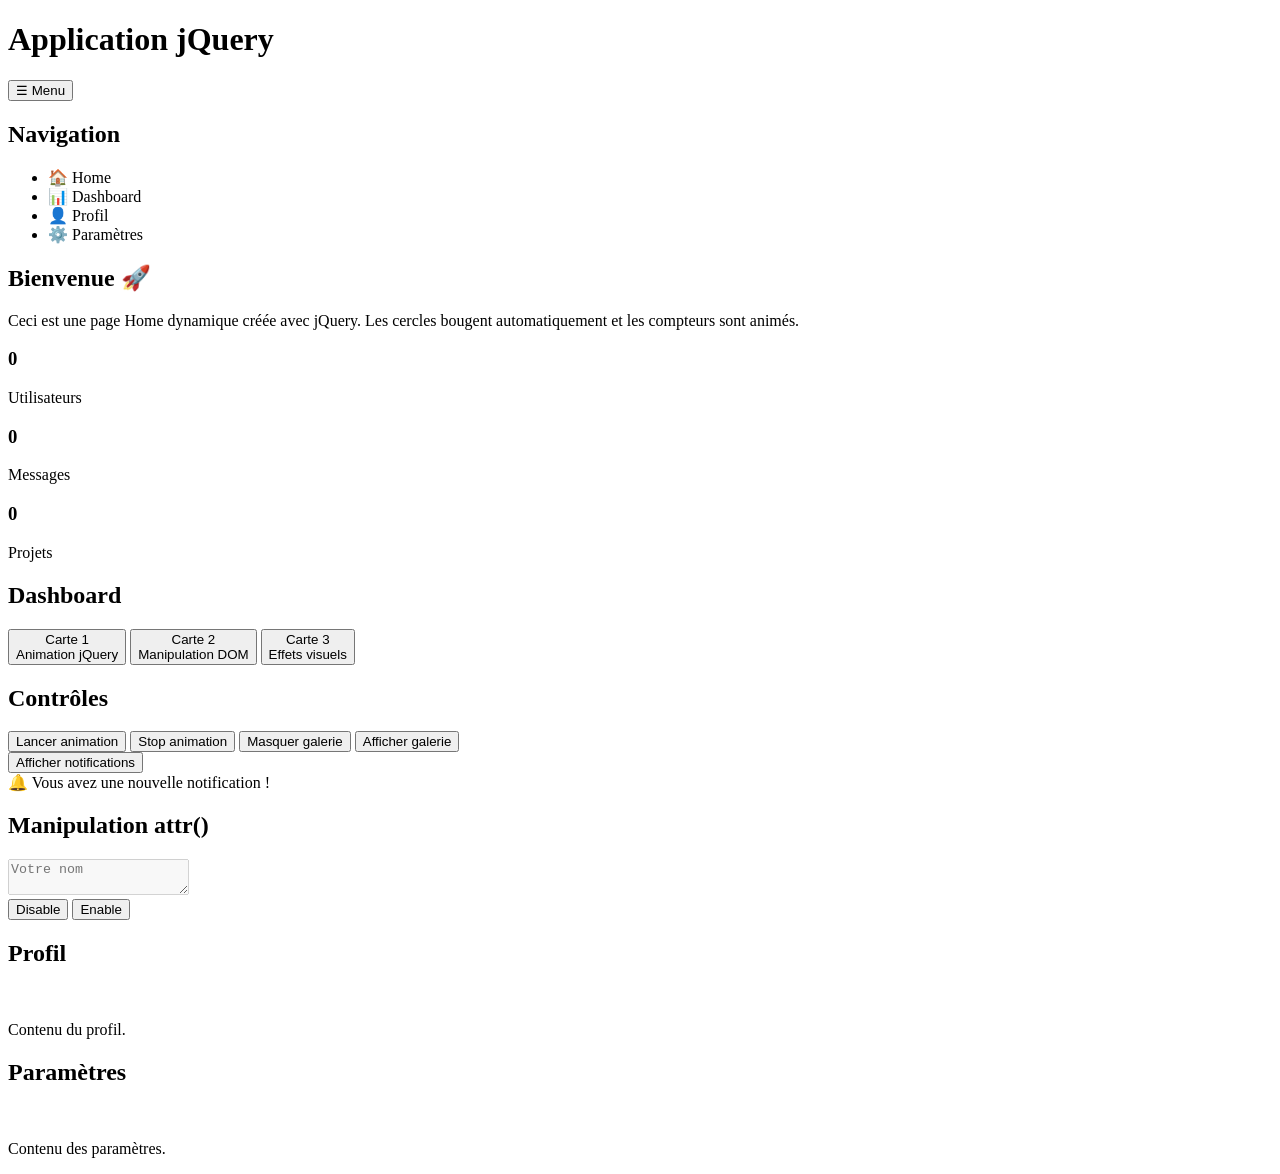
==== Laetitia & meidhy/projet2.html @ d3634daf "Résolution conflit projet2.html" ====
<!DOCTYPE html>
<html lang="fr">
<head>
<meta charset="UTF-8">
<meta name="viewport" content="width=device-width, initial-scale=1.0">
<script src="https://code.jquery.com/jquery-3.7.1.min.js"></script>
<link rel="stylesheet" href="style.css">
<link rel="stylesheet" href="styleDashboard.css">
<title>Navbar + Home Dynamique</title>
</head>
<body>

<header>
    <h1>Application jQuery</h1>
    <button id="toggleMenu">
        ☰ Menu
    </button>
</header>

<div class="container">

    <!-- SIDEBAR -->

    <aside class="sidebar">

        <h2>Navigation</h2>

        <ul>

            <li class="navLink activeNav"
                data-page="homePage">

                🏠 Home

            </li>

            <li class="navLink"
                data-page="dashboardPage">

                📊 Dashboard

            </li>

            <li class="navLink"
                data-page="profilePage">

                👤 Profil

            </li>

            <li class="navLink"
                data-page="settingsPage">

                ⚙️ Paramètres

            </li>

        </ul>

    </aside>


    <!-- MAIN -->

    <main>

        <!-- =========================
             HOME PAGE
        ========================= -->

        <section id="homePage"
                 class="page activePage">

            <div class="hero">

                <div class="circle c1"></div>
                <div class="circle c2"></div>
                <div class="circle c3"></div>

                <h2>Bienvenue 🚀</h2>

                <p>

                    Ceci est une page Home dynamique
                    créée avec jQuery.

                    Les cercles bougent automatiquement
                    et les compteurs sont animés.

                </p>

            </div>


            <!-- STATS -->

            <div class="stats">

                <div class="statBox">

                    <h3 class="counter"
                        data-target="250">

                        0

                    </h3>

                    <p>Utilisateurs</p>

                </div>


                <div class="statBox">

                    <h3 class="counter"
                        data-target="120">

                        0

                    </h3>

                    <p>Messages</p>

                </div>


                <div class="statBox">

                    <h3 class="counter"
                        data-target="95">

                        0

                    </h3>

                    <p>Projets</p>

                </div>

            </div>

        </section>


        <!-- =========================
             DASHBOARD
        ========================= -->

        <section id="dashboardPage"
                 class="page">

            <div class="fakePage">

                <h2>Dashboard</h2>

               <section class="carte" id="card">
        <button id="bloc1">Carte 1 <br>Animation jQuery</button>
        <button id="bloc2">Carte 2 <br>Manipulation DOM</button>
        <button id="bloc3">Carte 3 <br>Effets visuels</button>
    </section>

    <h2>Contrôles</h2>
    <div>
        <button id="btn1">Lancer animation</button>
        <button id="btn2">Stop animation</button>
        <button id="btn3">Masquer galerie</button>
        <button id="btn4">Afficher galerie</button>
    </div>

    <div id="galerie">
        <div id="box1"></div>
        <div id="box2"></div>
        <div id="box3"></div>
        <div id="box4"></div>
        <div class="clear"></div>
    </div>

  
    <section id="notif">
        <button id="btnNotif">Afficher notifications</button>
    </section>
    <div id="notification">🔔 Vous avez une nouvelle notification !</div>


    <h2>Manipulation attr()</h2>
    <form id="formulaire">
        <textarea id="message" name="Votre nom" placeholder="Votre nom" disabled></textarea>
    </form>

    <div>
        <button id="btnD">Disable</button>
        <button id="btnE">Enable</button>
    </div>
            </div>

        </section>


        <!-- =========================
             PROFILE
        ========================= -->

        <section id="profilePage"
                 class="page">

            <div class="fakePage">

                <h2>Profil</h2>

                <br>

                <p>
                    Contenu du profil.
                </p>

            </div>

        </section>


        <!-- =========================
             SETTINGS
        ========================= -->

        <section id="settingsPage"
                 class="page">

            <div class="fakePage">

                <h2>Paramètres</h2>

                <br>

                <p>
                    Contenu des paramètres.
                </p>

            </div>

        </section>

    </main>

</div>
    <script>

        /* =========================
           NAVBAR CLIQUABLE
        ========================= */

        $(".navLink").click(function () {

            /*
                Active le lien
            */

            $(".navLink")
                .removeClass("activeNav");

            $(this)
                .addClass("activNav");


            /*
                Récupère la page
            */

            let page = $(this).data("page");


            /*
                Cache toutes les pages
            */

            $(".page")
                .removeClass("activePage")
                .hide();


    /*
        Affiche la page cliquée
    */

    $("#" + page)

    .fadeIn(500)

    .addClass("");

});


/* =========================
   TOGGLE MENU
========================= */

$("#toggleMenu").click(function(){

    $("").animate({

        width:""

    },500);

});


/* =========================
   COUNTERS ANIMÉS
========================= */

$(".counter").each(function(){

    let target = $(this).data("");

    let counter = $(this);

    $({countNum:0})

    .animate({

        countNum:target

    },

    {

        duration:2000,

        easing:"swing",

        step:function(){

            counter.text(
                Math.floor(this.countNum)
            );

        },

        complete:function(){

            counter.text(this.countNum);

        }

    });

});


/* =========================
   HOME DYNAMIQUE
========================= */

setInterval(function(){

    $("")

    .animate({
        top:""
    },1000)

    .animate({
        top:""
    },1000);


    $(".c2")

    .animate({
        right:""
    },1000)

    .animate({
        right:""
    },1000);


    $(".c3")

    .animate({
        left:""
    },1000)

    .animate({
        left:""
    },1000);

},2000);


/* =========================
   Dashboard 
========================= */
   $(document).ready(function () {

//dark mode 
            $('#btnDark').click(function () {
                $('body').toggleClass('dark');
                if ($('body').hasClass('dark')) {
                    $(this).text('☀️ Light Mode');
                } else {
                    $(this).text('🌙 Dark Mode');
                }
            });

//menu toggle 
            $('#btnMenu').click(function () {
                $('#menu').slideToggle(500);
            });

// animations carte 
            $('.carte button').click(function () {
                $(this).animate({ top: "-20px" }, 300)
                       .animate({ top: "0px" }, 300);
            });

// animation box 1

            $('#btn1').click(function () {
                $('#box1').animate({ left: "200px" }, 1000)
                         .animate({ top: "200px" }, 1000, function () {
                             $(this).css('background-color', 'brown');
                         })
                         .animate({ left: "0px" }, 1000)
                         .animate({ top: "0px" }, 1000);
            });

// box 2
            $('#box2').click(function () {
                $(this).animate({ borderRadius: "50%" }, 1000);
            });

// Box3 
            $('#box3').click(function () {
                $(this).animate({ left: "100px" }, 1000);
            });

// Box4 
            let box4Running = false;

            function box4Loop() {
                if (!box4Running) return;
                $('#box4').animate({ left: "200px" }, 1500)
                         .animate({ left: "0px" }, 1500, function () {
                             box4Loop();
                         });
            }

            $('#box4').click(function () {
                if (!box4Running) {
                    box4Running = true;
                    $(this).addClass('spinning');
                    box4Loop();
                } else {
                    box4Running = false;
                    $(this).stop(true, false);
                    $(this).removeClass('spinning');
                }
            });

// stop 
            $('#btn2').click(function () {
                $('#box1, #box2, #box3, #box4').stop(true, false);
            });

// animation galerie 
            $('#btn3').click(function () {
                $('#galerie').slideUp(1000);
            });
            $('#btn4').click(function () {
                $('#galerie').slideDown(1000);
            });

// animation notif 
            $('#btnNotif').click(function () {
                $('#notification').slideDown(500, function () {
                    setTimeout(function () {
                        $('#notification').slideUp(500);
                    }, 2000);
                });
            });

// disabled/enabled 

            $('#btnD').click(function () {
                $('#message').attr('disabled', 'disabled');
            });
            $('#btnE').click(function () {
                $('#message').removeAttr('disabled');
            });
        });
        
</script>

</body>
</html>
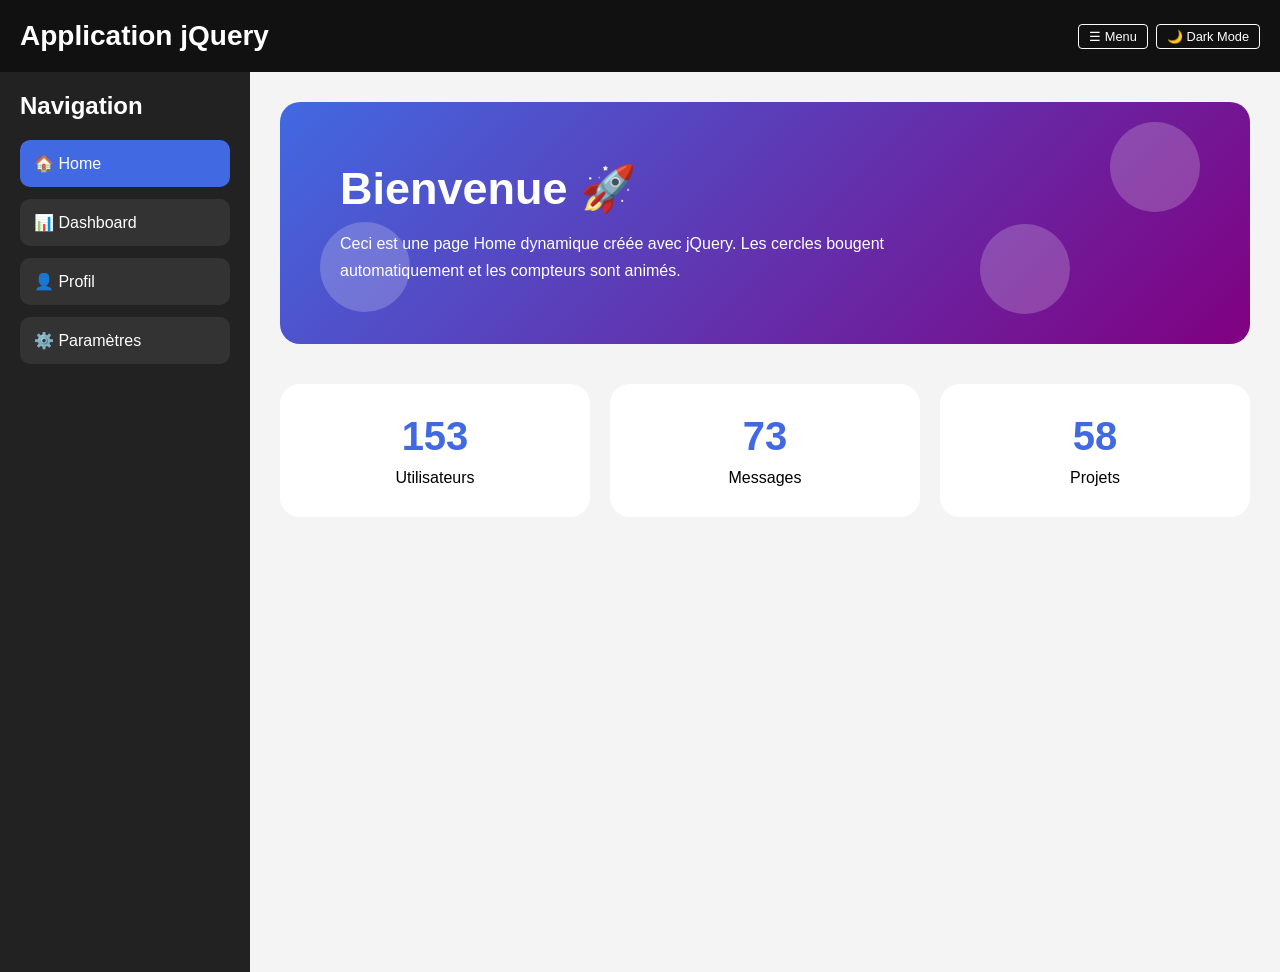
==== commit 6629249c: "Merge pull request #3 from TNK-Sempai/main" ====
--- a/Laetitia & meidhy/projet2.html
+++ b/Laetitia & meidhy/projet2.html
@@ -1,247 +1,241 @@
 <!DOCTYPE html>
 <html lang="fr">
+
 <head>
-<meta charset="UTF-8">
-<meta name="viewport" content="width=device-width, initial-scale=1.0">
-<script src="https://code.jquery.com/jquery-3.7.1.min.js"></script>
-<link rel="stylesheet" href="style.css">
-<link rel="stylesheet" href="styleDashboard.css">
-<title>Navbar + Home Dynamique</title>
+    <meta charset="UTF-8">
+    <meta name="viewport" content="width=device-width, initial-scale=1.0">
+    <script src="https://code.jquery.com/jquery-3.7.1.min.js"></script>
+    <link rel="stylesheet" href="style.css">
+    <link rel="stylesheet" href="styleDashboard.css">
+    <title>Navbar + Home Dynamique</title>
 </head>
+
 <body>
 
-<header>
-    <h1>Application jQuery</h1>
-    <button id="toggleMenu">
-        ☰ Menu
-    </button>
-</header>
-
-<div class="container">
-
-    <!-- SIDEBAR -->
-
-    <aside class="sidebar">
-
-        <h2>Navigation</h2>
-
-        <ul>
-
-            <li class="navLink activeNav"
-                data-page="homePage">
-
-                🏠 Home
-
-            </li>
-
-            <li class="navLink"
-                data-page="dashboardPage">
-
-                📊 Dashboard
-
-            </li>
-
-            <li class="navLink"
-                data-page="profilePage">
-
-                👤 Profil
-
-            </li>
-
-            <li class="navLink"
-                data-page="settingsPage">
-
-                ⚙️ Paramètres
-
-            </li>
-
-        </ul>
-
-    </aside>
-
-
-    <!-- MAIN -->
-
-    <main>
-
-        <!-- =========================
+    <header>
+        <h1>Application jQuery</h1>
+        
+        <div class="header-btns">
+            <button id="toggleMenu">☰ Menu</button>
+            <button id="btnDark">🌙 Dark Mode</button>
+        </div>
+    </header>
+
+    <div class="container">
+
+        <!-- SIDEBAR -->
+
+        <aside class="sidebar">
+
+            <h2>Navigation</h2>
+
+            <ul>
+
+                <li class="navLink activeNav" data-page="homePage">
+
+                    🏠 Home
+
+                </li>
+
+                <li class="navLink" data-page="dashboardPage">
+
+                    📊 Dashboard
+
+                </li>
+
+                <li class="navLink" data-page="profilePage">
+
+                    👤 Profil
+
+                </li>
+
+                <li class="navLink" data-page="settingsPage">
+
+                    ⚙️ Paramètres
+
+                </li>
+
+            </ul>
+
+        </aside>
+
+
+        <!-- MAIN -->
+
+        <main>
+
+            <!-- =========================
              HOME PAGE
         ========================= -->
 
-        <section id="homePage"
-                 class="page activePage">
-
-            <div class="hero">
-
-                <div class="circle c1"></div>
-                <div class="circle c2"></div>
-                <div class="circle c3"></div>
-
-                <h2>Bienvenue 🚀</h2>
-
-                <p>
-
-                    Ceci est une page Home dynamique
-                    créée avec jQuery.
-
-                    Les cercles bougent automatiquement
-                    et les compteurs sont animés.
-
-                </p>
-
-            </div>
-
-
-            <!-- STATS -->
-
-            <div class="stats">
-
-                <div class="statBox">
-
-                    <h3 class="counter"
-                        data-target="250">
-
-                        0
-
-                    </h3>
-
-                    <p>Utilisateurs</p>
-
-                </div>
-
-
-                <div class="statBox">
-
-                    <h3 class="counter"
-                        data-target="120">
-
-                        0
-
-                    </h3>
-
-                    <p>Messages</p>
-
-                </div>
-
-
-                <div class="statBox">
-
-                    <h3 class="counter"
-                        data-target="95">
-
-                        0
-
-                    </h3>
-
-                    <p>Projets</p>
-
-                </div>
-
-            </div>
-
-        </section>
-
-
-        <!-- =========================
+            <section id="homePage" class="page activePage">
+
+                <div class="hero">
+
+                    <div class="circle c1"></div>
+                    <div class="circle c2"></div>
+                    <div class="circle c3"></div>
+
+                    <h2>Bienvenue 🚀</h2>
+
+                    <p>
+
+                        Ceci est une page Home dynamique
+                        créée avec jQuery.
+
+                        Les cercles bougent automatiquement
+                        et les compteurs sont animés.
+
+                    </p>
+
+                </div>
+
+
+                <!-- STATS -->
+
+                <div class="stats">
+
+                    <div class="statBox">
+
+                        <h3 class="counter" data-target="250">
+
+                            0
+
+                        </h3>
+
+                        <p>Utilisateurs</p>
+
+                    </div>
+
+
+                    <div class="statBox">
+
+                        <h3 class="counter" data-target="120">
+
+                            0
+
+                        </h3>
+
+                        <p>Messages</p>
+
+                    </div>
+
+
+                    <div class="statBox">
+
+                        <h3 class="counter" data-target="95">
+
+                            0
+
+                        </h3>
+
+                        <p>Projets</p>
+
+                    </div>
+
+                </div>
+
+            </section>
+
+
+            <!-- =========================
              DASHBOARD
         ========================= -->
 
-        <section id="dashboardPage"
-                 class="page">
-
-            <div class="fakePage">
-
-                <h2>Dashboard</h2>
-
-               <section class="carte" id="card">
-        <button id="bloc1">Carte 1 <br>Animation jQuery</button>
-        <button id="bloc2">Carte 2 <br>Manipulation DOM</button>
-        <button id="bloc3">Carte 3 <br>Effets visuels</button>
+            <section id="dashboardPage" class="page">
+
+                <div class="header">
+                    <h1>Dashboard Jquery</h1>
+                </div>
+
+
+                <section class="carte" id="card">
+                    <button id="bloc1">Carte 1 <br>Animation jQuery</button>
+                    <button id="bloc2">Carte 2 <br>Manipulation DOM</button>
+                    <button id="bloc3">Carte 3 <br>Effets visuels</button>
+                </section>
+
+                <h2>Contrôles</h2>
+                <div>
+                    <button id="btn1">Lancer animation</button>
+                    <button id="btn2">Stop animation</button>
+                    <button id="btn3">Masquer galerie</button>
+                    <button id="btn4">Afficher galerie</button>
+                </div>
+
+                <div id="galerie">
+                    <div id="box1"></div>
+                    <div id="box2"></div>
+                    <div id="box3"></div>
+                    <div id="box4"></div>
+                    <div class="clear"></div>
+                </div>
+
+
+                <section id="notif">
+                    <button id="btnNotif">Afficher notifications</button>
+                </section>
+                <div id="notification">🔔 Vous avez une nouvelle notification !</div>
+
+
+                <h2>Manipulation attr()</h2>
+                <form id="formulaire">
+                    <textarea id="message" name="Votre nom" placeholder="Votre nom" disabled></textarea>
+                </form>
+
+                <div>
+                    <button id="btnD">Disable</button>
+                    <button id="btnE">Enable</button>
+                </div>
+    </div>
+
     </section>
 
-    <h2>Contrôles</h2>
-    <div>
-        <button id="btn1">Lancer animation</button>
-        <button id="btn2">Stop animation</button>
-        <button id="btn3">Masquer galerie</button>
-        <button id="btn4">Afficher galerie</button>
-    </div>
-
-    <div id="galerie">
-        <div id="box1"></div>
-        <div id="box2"></div>
-        <div id="box3"></div>
-        <div id="box4"></div>
-        <div class="clear"></div>
-    </div>
-
-  
-    <section id="notif">
-        <button id="btnNotif">Afficher notifications</button>
-    </section>
-    <div id="notification">🔔 Vous avez une nouvelle notification !</div>
-
-
-    <h2>Manipulation attr()</h2>
-    <form id="formulaire">
-        <textarea id="message" name="Votre nom" placeholder="Votre nom" disabled></textarea>
-    </form>
-
-    <div>
-        <button id="btnD">Disable</button>
-        <button id="btnE">Enable</button>
-    </div>
-            </div>
-
-        </section>
-
-
-        <!-- =========================
+
+    <!-- =========================
              PROFILE
         ========================= -->
 
-        <section id="profilePage"
-                 class="page">
-
-            <div class="fakePage">
-
-                <h2>Profil</h2>
-
-                <br>
-
-                <p>
-                    Contenu du profil.
-                </p>
-
-            </div>
-
-        </section>
-
-
-        <!-- =========================
+    <section id="profilePage" class="page">
+
+        <div class="fakePage">
+
+            <h2>Profil</h2>
+
+            <br>
+
+            <p>
+                Contenu du profil.
+            </p>
+
+        </div>
+
+    </section>
+
+
+    <!-- =========================
              SETTINGS
         ========================= -->
 
-        <section id="settingsPage"
-                 class="page">
-
-            <div class="fakePage">
-
-                <h2>Paramètres</h2>
-
-                <br>
-
-                <p>
-                    Contenu des paramètres.
-                </p>
-
-            </div>
-
-        </section>
+    <section id="settingsPage" class="page">
+
+        <div class="fakePage">
+
+            <h2>Paramètres</h2>
+
+            <br>
+
+            <p>
+                Contenu des paramètres.
+            </p>
+
+        </div>
+
+    </section>
 
     </main>
 
-</div>
+    </div>
     <script>
 
         /* =========================
@@ -277,124 +271,124 @@
                 .hide();
 
 
-    /*
-        Affiche la page cliquée
-    */
-
-    $("#" + page)
-
-    .fadeIn(500)
-
-    .addClass("");
-
-});
-
-
-/* =========================
-   TOGGLE MENU
-========================= */
-
-$("#toggleMenu").click(function(){
-
-    $("").animate({
-
-        width:""
-
-    },500);
-
-});
-
-
-/* =========================
-   COUNTERS ANIMÉS
-========================= */
-
-$(".counter").each(function(){
-
-    let target = $(this).data("");
-
-    let counter = $(this);
-
-    $({countNum:0})
-
-    .animate({
-
-        countNum:target
-
-    },
-
-    {
-
-        duration:2000,
-
-        easing:"swing",
-
-        step:function(){
-
-            counter.text(
-                Math.floor(this.countNum)
-            );
-
-        },
-
-        complete:function(){
-
-            counter.text(this.countNum);
-
-        }
-
-    });
-
-});
-
-
-/* =========================
-   HOME DYNAMIQUE
-========================= */
-
-setInterval(function(){
-
-    $("")
-
-    .animate({
-        top:""
-    },1000)
-
-    .animate({
-        top:""
-    },1000);
-
-
-    $(".c2")
-
-    .animate({
-        right:""
-    },1000)
-
-    .animate({
-        right:""
-    },1000);
-
-
-    $(".c3")
-
-    .animate({
-        left:""
-    },1000)
-
-    .animate({
-        left:""
-    },1000);
-
-},2000);
-
-
-/* =========================
-   Dashboard 
-========================= */
-   $(document).ready(function () {
-
-//dark mode 
+            /*
+                Affiche la page cliquée
+            */
+
+            $("#" + page)
+
+                .fadeIn(500)
+
+                .addClass("activePage");
+
+        });
+
+
+        /* =========================
+           TOGGLE MENU
+        ========================= */
+
+        $("#toggleMenu").click(function () {
+
+            $(".sidebar").animate({
+
+                width: "toggle"
+
+            }, 500);
+
+        });
+
+
+        /* =========================
+           COUNTERS ANIMÉS
+        ========================= */
+
+        $(".counter").each(function () {
+
+            let target = $(this).data("target");
+
+            let counter = $(this);
+
+            $({ countNum: 0 })
+
+                .animate({
+
+                    countNum: target
+
+                },
+
+                    {
+
+                        duration: 2000,
+
+                        easing: "swing",
+
+                        step: function () {
+
+                            counter.text(
+                                Math.floor(this.countNum)
+                            );
+
+                        },
+
+                        complete: function () {
+
+                            counter.text(this.countNum);
+
+                        }
+
+                    });
+
+        });
+
+
+        /* =========================
+           HOME DYNAMIQUE
+        ========================= */
+
+        setInterval(function () {
+
+            $(".c1")
+
+                .animate({
+                    top: "70px"
+                }, 1000)
+
+                .animate({
+                    top: "30px"
+                }, 1000);
+
+
+            $(".c2")
+
+                .animate({
+                    right: "100px"
+                }, 1000)
+
+                .animate({
+                    right: "260px"
+                }, 1000);
+
+
+            $(".c3")
+
+                .animate({
+                    left: "120px"
+                }, 1000)
+
+                .animate({
+                    left: "40px"
+                }, 1000);
+
+        }, 2000);
+
+
+        /* =========================
+           Dashboard 
+        ========================= */
+        $(document).ready(function () {
+
+            //dark mode 
             $('#btnDark').click(function () {
                 $('body').toggleClass('dark');
                 if ($('body').hasClass('dark')) {
@@ -404,47 +398,47 @@
                 }
             });
 
-//menu toggle 
+            //menu toggle 
             $('#btnMenu').click(function () {
                 $('#menu').slideToggle(500);
             });
 
-// animations carte 
+            // animations carte 
             $('.carte button').click(function () {
                 $(this).animate({ top: "-20px" }, 300)
-                       .animate({ top: "0px" }, 300);
-            });
-
-// animation box 1
+                    .animate({ top: "0px" }, 300);
+            });
+
+            // animation box 1
 
             $('#btn1').click(function () {
                 $('#box1').animate({ left: "200px" }, 1000)
-                         .animate({ top: "200px" }, 1000, function () {
-                             $(this).css('background-color', 'brown');
-                         })
-                         .animate({ left: "0px" }, 1000)
-                         .animate({ top: "0px" }, 1000);
-            });
-
-// box 2
+                    .animate({ top: "200px" }, 1000, function () {
+                        $(this).css('background-color', 'brown');
+                    })
+                    .animate({ left: "0px" }, 1000)
+                    .animate({ top: "0px" }, 1000);
+            });
+
+            // box 2
             $('#box2').click(function () {
                 $(this).animate({ borderRadius: "50%" }, 1000);
             });
 
-// Box3 
+            // Box3 
             $('#box3').click(function () {
                 $(this).animate({ left: "100px" }, 1000);
             });
 
-// Box4 
+            // Box4 
             let box4Running = false;
 
             function box4Loop() {
                 if (!box4Running) return;
                 $('#box4').animate({ left: "200px" }, 1500)
-                         .animate({ left: "0px" }, 1500, function () {
-                             box4Loop();
-                         });
+                    .animate({ left: "0px" }, 1500, function () {
+                        box4Loop();
+                    });
             }
 
             $('#box4').click(function () {
@@ -459,12 +453,12 @@
                 }
             });
 
-// stop 
+            // stop 
             $('#btn2').click(function () {
                 $('#box1, #box2, #box3, #box4').stop(true, false);
             });
 
-// animation galerie 
+            // animation galerie 
             $('#btn3').click(function () {
                 $('#galerie').slideUp(1000);
             });
@@ -472,7 +466,7 @@
                 $('#galerie').slideDown(1000);
             });
 
-// animation notif 
+            // animation notif 
             $('#btnNotif').click(function () {
                 $('#notification').slideDown(500, function () {
                     setTimeout(function () {
@@ -481,7 +475,7 @@
                 });
             });
 
-// disabled/enabled 
+            // disabled/enabled 
 
             $('#btnD').click(function () {
                 $('#message').attr('disabled', 'disabled');
@@ -490,8 +484,8 @@
                 $('#message').removeAttr('disabled');
             });
         });
-        
-</script>
+
+    </script>
 
 </body>
 </html>
--- a/Laetitia & meidhy/style.css
+++ b/Laetitia & meidhy/style.css
@@ -0,0 +1,195 @@
+
+/* =========================
+   RESET
+========================= */
+
+*{
+    margin:0;
+    padding:0;
+    box-sizing:border-box;
+}
+
+body{
+    font-family:Arial;
+    background:#f4f4f4;
+    overflow-x:hidden;
+}
+
+/* =========================
+   HEADER
+========================= */
+
+header{
+    background:#111;
+    color:white;
+    padding:20px;
+
+    display:flex;
+    justify-content:space-between;
+    align-items:center;
+}
+
+header h1{
+    font-size:28px;
+}
+
+/* =========================
+   CONTAINER
+========================= */
+
+.container{
+    display:flex;
+}
+
+/* =========================
+   SIDEBAR
+========================= */
+
+.sidebar{
+    width:250px;
+    min-height:100vh;
+    background:#222;
+    color:white;
+    padding:20px;
+}
+
+.sidebar h2{
+    margin-bottom:20px;
+}
+
+.sidebar ul{
+    list-style:none;
+}
+
+.sidebar li{
+    padding:14px;
+    background:#333;
+    margin-bottom:12px;
+    border-radius:10px;
+    cursor:pointer;
+    transition:0.3s;
+}
+
+.sidebar li:hover{
+    background:royalblue;
+    transform:translateX(10px);
+}
+
+.activeNav{
+    background:royalblue !important;
+}
+
+/* =========================
+   MAIN
+========================= */
+
+main{
+    flex:1;
+    padding:30px;
+}
+
+/* =========================
+   PAGE
+========================= */
+
+.page{
+    display:none;
+}
+
+.activePage{
+    display:block;
+}
+
+/* =========================
+   HOME PAGE
+========================= */
+
+.hero{
+    background:linear-gradient(135deg, royalblue, purple);
+    color:white;
+    padding:60px;
+    border-radius:20px;
+    margin-bottom:40px;
+    position:relative;
+    overflow:hidden;
+}
+
+.hero h2{
+    font-size:45px;
+    margin-bottom:15px;
+}
+
+.hero p{
+    width:70%;
+    line-height:1.7;
+}
+
+/* =========================
+   CIRCLES
+========================= */
+
+.circle{
+    width:90px;
+    height:90px;
+    border-radius:50%;
+    background:white;
+    opacity:0.2;
+    position:absolute;
+}
+
+.c1{
+    top:20px;
+    right:50px;
+}
+
+.c2{
+    bottom:30px;
+    right:180px;
+}
+
+.c3{
+    top:120px;
+    left:40px;
+}
+
+/* =========================
+   STATS
+========================= */
+
+.stats{
+    display:flex;
+    gap:20px;
+    flex-wrap:wrap;
+}
+
+.statBox{
+    background:white;
+    flex:1;
+    min-width:220px;
+    padding:30px;
+    border-radius:20px;
+    text-align:center;
+}
+
+.statBox h3{
+    font-size:40px;
+    color:royalblue;
+    margin-bottom:10px;
+}
+
+/* =========================
+   AUTRES PAGES
+========================= */
+
+.fakePage{
+    background:white;
+    padding:40px;
+    border-radius:20px;
+}
+
+button{
+    padding:10px 15px;
+    border:none;
+    border-radius:8px;
+    cursor:pointer;
+}
--- a/Laetitia & meidhy/styleDashboard.css
+++ b/Laetitia & meidhy/styleDashboard.css
@@ -0,0 +1,165 @@
+.header {
+    background-color: black;
+    color: white;
+    height: 50px;
+    border-radius: 5px;
+    display: flex;
+    align-items: center;
+    justify-content: space-between;
+    padding: 0 15px;
+}
+
+.header h1 {
+    margin: 0;
+    font-size: 1.3rem;
+}
+
+.header-btns {
+    display: flex;
+    gap: 8px;
+}
+
+.header-btns button {
+    padding: 4px 10px;
+    background: transparent;
+    color: white;
+    border: 1px solid white;
+    border-radius: 4px;
+    font-size: 0.8rem;
+}
+
+.header-btns button:hover {
+    background: rgba(255, 255, 255, 0.15);
+}
+
+
+body.dark {
+    background-color: #222;
+    color: #eee;
+}
+
+body.dark .header {
+    background-color: #333;
+}
+
+body.dark button {
+    background-color: #444;
+    color: #eee;
+    border-color: #666;
+}
+
+body.dark #message {
+    background-color: #333;
+    color: #eee;
+    border-color: #666;
+}
+
+body.dark #notification {
+    background-color: #444;
+}
+
+body.dark .menu {
+    background-color: #333;
+}
+
+
+.menu {
+    display: none;
+    background-color: #f0f0f0;
+    padding: 10px 15px;
+    border-radius: 5px;
+    margin-top: 5px;
+}
+
+ul li {
+    list-style: none;
+    padding: 4px 0;
+}
+
+.carte {
+    margin: 10px 0;
+}
+
+.carte button {
+    position: relative; 
+    padding: 12px 20px;
+    margin-right: 8px;
+    border: 1px solid #ccc;
+    border-radius: 5px;
+    background: white;
+}
+
+#bloc1:hover,
+#bloc2:hover,
+#bloc3:hover {
+    border: 2px solid blue;
+}
+
+#box1, #box2, #box3, #box4 {
+    display: inline-block;
+    width: 100px;
+    height: 100px;
+    position: relative;
+    border: 1px solid white;
+    margin-bottom: 5px;
+    border-radius: 10px;
+    box-shadow: 5px 5px 10px gray;
+    margin-right: 10px;
+    margin-top: 30px;
+}
+
+#box1 { background-color: red; }
+#box2 { background-color: blue; }
+#box3 { background-color: green; }
+#box4 { background-color: violet; }
+
+.clear { clear: both; }
+
+
+#galerie {
+    overflow: visible;
+    min-height: 350px;
+}
+
+
+#notification {
+    display: none;
+    background-color: #333;
+    color: white;
+    padding: 12px 18px;
+    border-radius: 5px;
+    margin-top: 8px;
+    font-size: 0.95rem;
+}
+
+#notif {
+    margin-top: 15px;
+}
+
+
+#formulaire {
+    margin-bottom: 10px;
+    margin-top: 5px;
+}
+
+#message {
+    padding: 8px;
+    border: 1px solid #ccc;
+    border-radius: 4px;
+    min-width: 250px;
+    min-height: 60px;
+}
+
+
+button {
+    cursor: pointer;
+}
+
+@keyframes spin {
+    from { transform: rotate(0deg); }
+    to { transform: rotate(360deg); }
+}
+
+.spinning {
+    animation: spin 1s linear infinite;
+}
